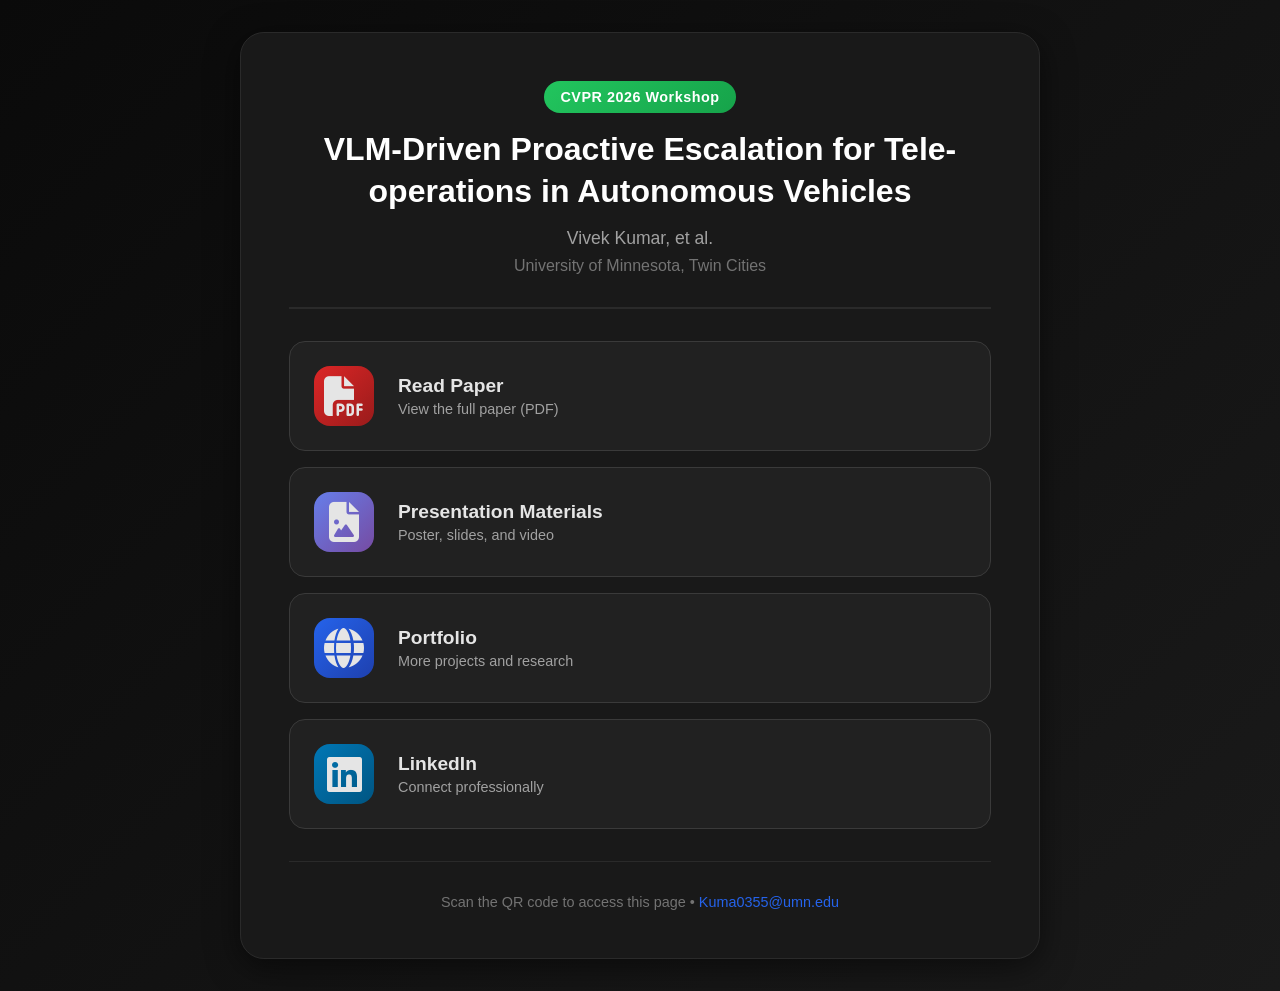
==== cvpr2026.html @ 018ea4a7 "Add CVPR 2026 landing page for QR code" ====
<!DOCTYPE html>
<html lang="en">
<head>
    <meta charset="UTF-8">
    <meta name="viewport" content="width=device-width, initial-scale=1.0">
    <title>VLM-Driven Proactive Escalation - CVPR 2026</title>
    <link rel="stylesheet" href="https://cdnjs.cloudflare.com/ajax/libs/font-awesome/6.4.0/css/all.min.css">
    <style>
        * {
            margin: 0;
            padding: 0;
            box-sizing: border-box;
        }

        body {
            font-family: 'Inter', -apple-system, BlinkMacSystemFont, 'Segoe UI', Roboto, sans-serif;
            background: linear-gradient(135deg, #0a0a0a 0%, #1a1a1a 100%);
            color: #e5e5e5;
            min-height: 100vh;
            display: flex;
            align-items: center;
            justify-content: center;
            padding: 2rem;
        }

        .container {
            max-width: 800px;
            width: 100%;
            background: rgba(26, 26, 26, 0.95);
            border-radius: 1.5rem;
            padding: 3rem;
            border: 1px solid #2a2a2a;
            box-shadow: 0 8px 32px rgba(0, 0, 0, 0.5);
        }

        .header {
            text-align: center;
            margin-bottom: 2rem;
            padding-bottom: 2rem;
            border-bottom: 2px solid #2a2a2a;
        }

        .conference-badge {
            display: inline-block;
            background: linear-gradient(135deg, #22c55e 0%, #16a34a 100%);
            color: white;
            padding: 0.5rem 1rem;
            border-radius: 2rem;
            font-size: 0.9rem;
            font-weight: 600;
            margin-bottom: 1rem;
            letter-spacing: 0.5px;
        }

        h1 {
            font-size: 2rem;
            font-weight: 800;
            margin-bottom: 1rem;
            line-height: 1.3;
            color: #fff;
        }

        .authors {
            font-size: 1.1rem;
            color: #a1a1a1;
            margin-bottom: 0.5rem;
        }

        .affiliation {
            font-size: 1rem;
            color: #737373;
        }

        .links-grid {
            display: grid;
            grid-template-columns: 1fr;
            gap: 1rem;
            margin-bottom: 2rem;
        }

        .link-card {
            display: flex;
            align-items: center;
            gap: 1.5rem;
            padding: 1.5rem;
            background: rgba(42, 42, 42, 0.5);
            border: 1px solid #3a3a3a;
            border-radius: 1rem;
            text-decoration: none;
            color: #e5e5e5;
            transition: all 0.3s ease;
        }

        .link-card:hover {
            transform: translateY(-3px);
            border-color: #2563eb;
            box-shadow: 0 8px 24px rgba(37, 99, 235, 0.2);
        }

        .link-icon {
            font-size: 2.5rem;
            width: 60px;
            height: 60px;
            display: flex;
            align-items: center;
            justify-content: center;
            border-radius: 1rem;
            flex-shrink: 0;
        }

        .link-icon.paper {
            background: linear-gradient(135deg, #dc2626 0%, #991b1b 100%);
        }

        .link-icon.poster {
            background: linear-gradient(135deg, #667eea 0%, #764ba2 100%);
        }

        .link-icon.portfolio {
            background: linear-gradient(135deg, #2563eb 0%, #1e40af 100%);
        }

        .link-icon.linkedin {
            background: linear-gradient(135deg, #0077b5 0%, #005582 100%);
        }

        .link-content h3 {
            font-size: 1.2rem;
            font-weight: 600;
            margin-bottom: 0.25rem;
        }

        .link-content p {
            font-size: 0.9rem;
            color: #a1a1a1;
        }

        .footer {
            text-align: center;
            padding-top: 2rem;
            border-top: 1px solid #2a2a2a;
            color: #737373;
            font-size: 0.9rem;
        }

        .footer a {
            color: #2563eb;
            text-decoration: none;
        }

        .footer a:hover {
            text-decoration: underline;
        }

        @media (max-width: 640px) {
            .container {
                padding: 2rem 1.5rem;
            }

            h1 {
                font-size: 1.5rem;
            }

            .link-card {
                padding: 1rem;
            }

            .link-icon {
                font-size: 2rem;
                width: 50px;
                height: 50px;
            }
        }
    </style>
</head>
<body>
    <div class="container">
        <div class="header">
            <div class="conference-badge">CVPR 2026 Workshop</div>
            <h1>VLM-Driven Proactive Escalation for Tele-operations in Autonomous Vehicles</h1>
            <p class="authors">Vivek Kumar, et al.</p>
            <p class="affiliation">University of Minnesota, Twin Cities</p>
        </div>

        <div class="links-grid">
            <a href="https://drive.google.com/file/d/156DK4H5Ht06kgXR8-hEgV4QPAvxpBSk1/view?usp=sharing" target="_blank" class="link-card">
                <div class="link-icon paper">
                    <i class="fas fa-file-pdf"></i>
                </div>
                <div class="link-content">
                    <h3>Read Paper</h3>
                    <p>View the full paper (PDF)</p>
                </div>
            </a>

            <a href="https://drive.google.com/drive/folders/1ZIYUb9s8DGxL0cK2LlRArC3_lwUj1Iv0" target="_blank" class="link-card">
                <div class="link-icon poster">
                    <i class="fas fa-file-image"></i>
                </div>
                <div class="link-content">
                    <h3>Presentation Materials</h3>
                    <p>Poster, slides, and video</p>
                </div>
            </a>

            <a href="https://vivek-049.github.io/" target="_blank" class="link-card">
                <div class="link-icon portfolio">
                    <i class="fas fa-globe"></i>
                </div>
                <div class="link-content">
                    <h3>Portfolio</h3>
                    <p>More projects and research</p>
                </div>
            </a>

            <a href="https://www.linkedin.com/in/vivek-kumar-robotics/" target="_blank" class="link-card">
                <div class="link-icon linkedin">
                    <i class="fab fa-linkedin"></i>
                </div>
                <div class="link-content">
                    <h3>LinkedIn</h3>
                    <p>Connect professionally</p>
                </div>
            </a>
        </div>

        <div class="footer">
            <p>Scan the QR code to access this page • <a href="mailto:Kuma0355@umn.edu">Kuma0355@umn.edu</a></p>
        </div>
    </div>
</body>
</html>
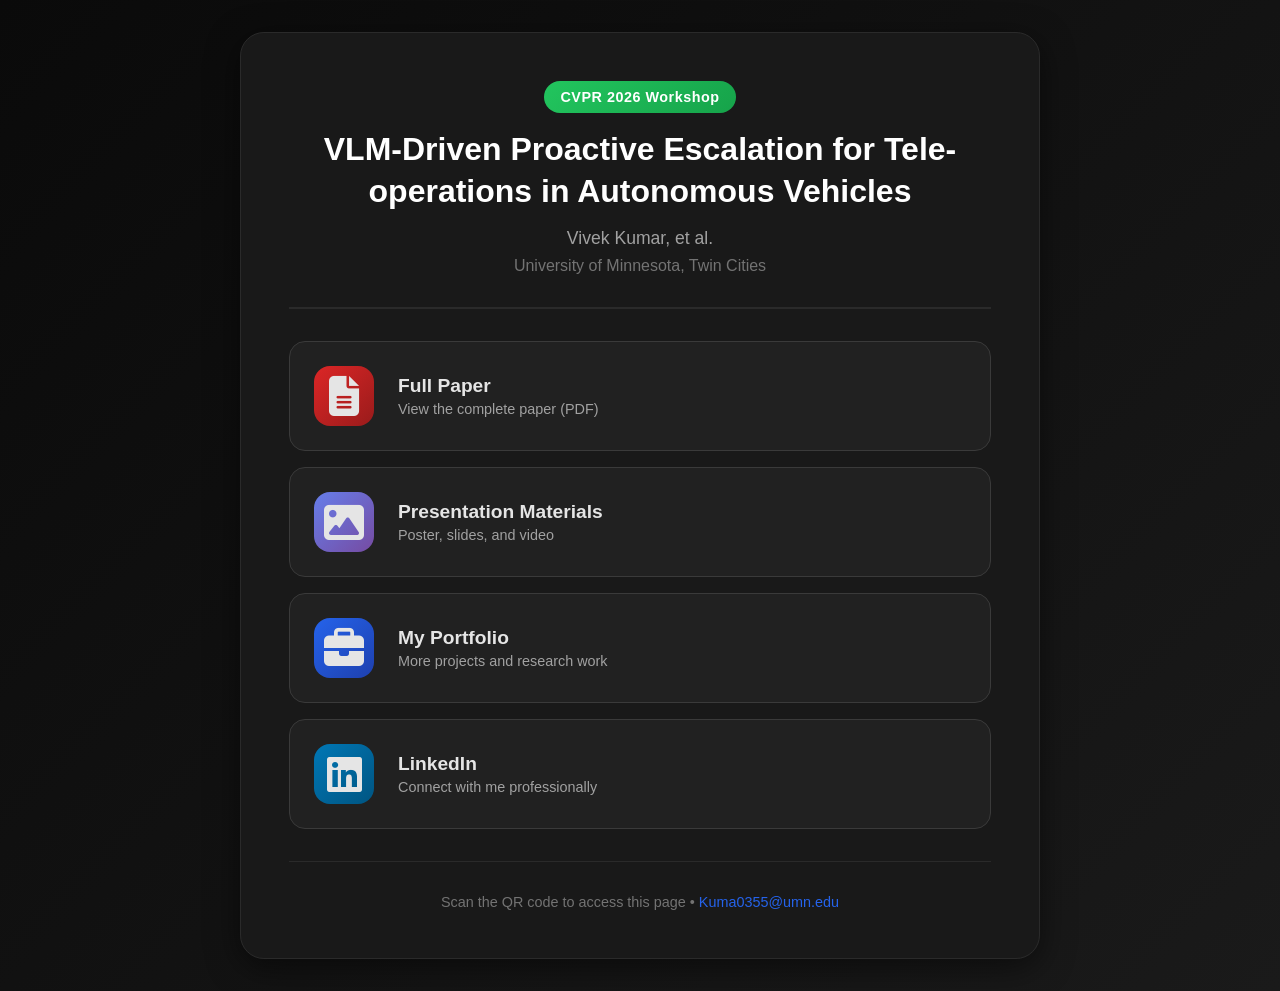
==== commit acdd07b6: "Update CVPR landing page with new paper link and better icons" ====
--- a/cvpr2026.html
+++ b/cvpr2026.html
@@ -183,19 +183,19 @@
         </div>
 
         <div class="links-grid">
-            <a href="https://drive.google.com/file/d/156DK4H5Ht06kgXR8-hEgV4QPAvxpBSk1/view?usp=sharing" target="_blank" class="link-card">
+            <a href="https://drive.google.com/file/d/16-VEaFd6-cdcnAlNv3yhL2kqaS5mi3l1/view?usp=drive_link" target="_blank" class="link-card">
                 <div class="link-icon paper">
-                    <i class="fas fa-file-pdf"></i>
-                </div>
-                <div class="link-content">
-                    <h3>Read Paper</h3>
-                    <p>View the full paper (PDF)</p>
+                    <i class="fas fa-file-alt"></i>
+                </div>
+                <div class="link-content">
+                    <h3>Full Paper</h3>
+                    <p>View the complete paper (PDF)</p>
                 </div>
             </a>
 
             <a href="https://drive.google.com/drive/folders/1ZIYUb9s8DGxL0cK2LlRArC3_lwUj1Iv0" target="_blank" class="link-card">
                 <div class="link-icon poster">
-                    <i class="fas fa-file-image"></i>
+                    <i class="fas fa-image"></i>
                 </div>
                 <div class="link-content">
                     <h3>Presentation Materials</h3>
@@ -205,11 +205,11 @@
 
             <a href="https://vivek-049.github.io/" target="_blank" class="link-card">
                 <div class="link-icon portfolio">
-                    <i class="fas fa-globe"></i>
-                </div>
-                <div class="link-content">
-                    <h3>Portfolio</h3>
-                    <p>More projects and research</p>
+                    <i class="fas fa-briefcase"></i>
+                </div>
+                <div class="link-content">
+                    <h3>My Portfolio</h3>
+                    <p>More projects and research work</p>
                 </div>
             </a>
 
@@ -219,7 +219,7 @@
                 </div>
                 <div class="link-content">
                     <h3>LinkedIn</h3>
-                    <p>Connect professionally</p>
+                    <p>Connect with me professionally</p>
                 </div>
             </a>
         </div>
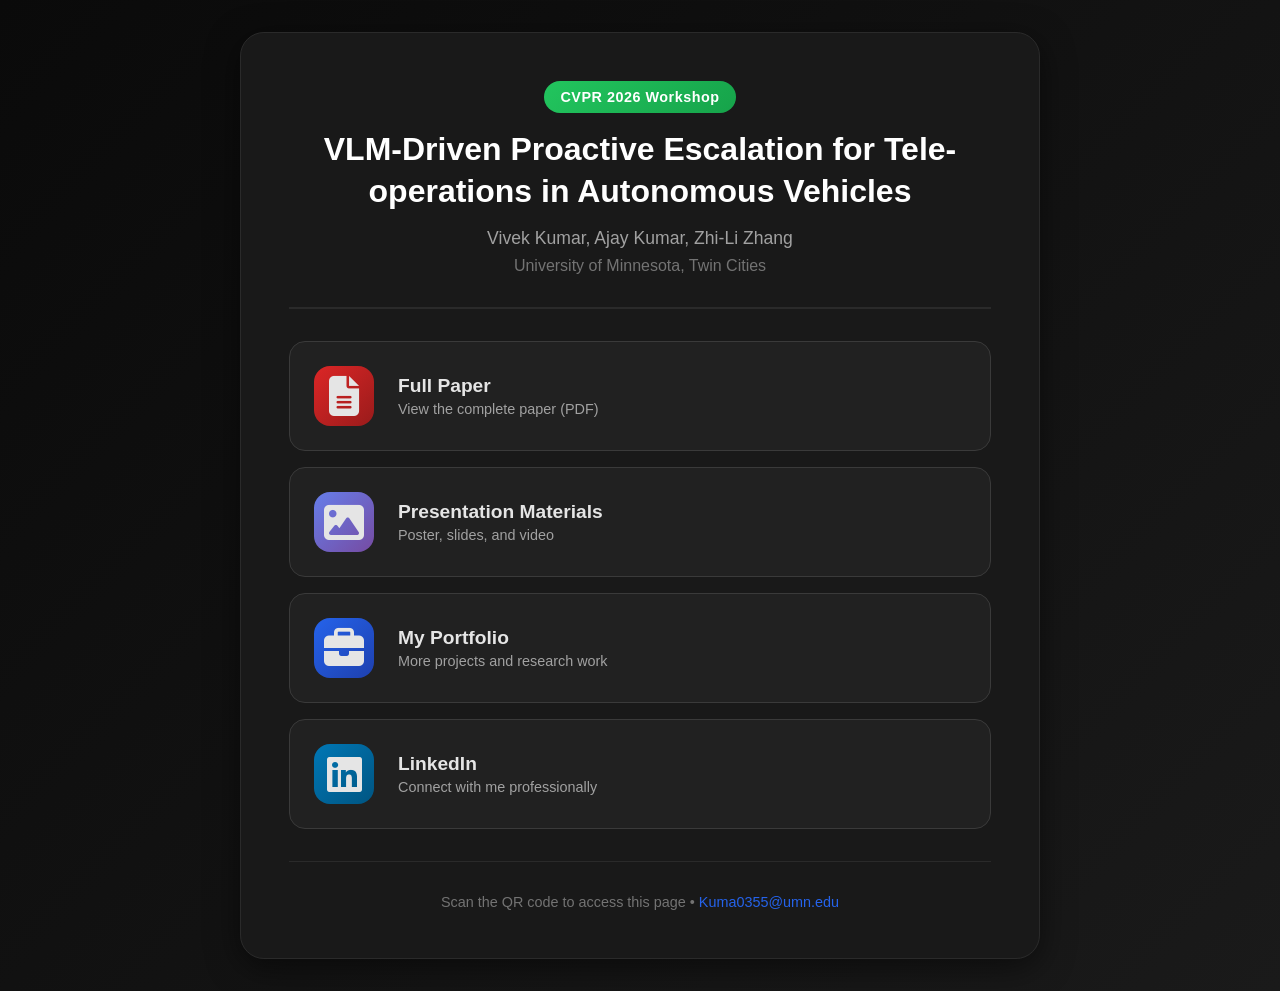
==== commit f4896b22: "Add all authors to CVPR landing page" ====
--- a/cvpr2026.html
+++ b/cvpr2026.html
@@ -178,7 +178,7 @@
         <div class="header">
             <div class="conference-badge">CVPR 2026 Workshop</div>
             <h1>VLM-Driven Proactive Escalation for Tele-operations in Autonomous Vehicles</h1>
-            <p class="authors">Vivek Kumar, et al.</p>
+            <p class="authors">Vivek Kumar, Ajay Kumar, Zhi-Li Zhang</p>
             <p class="affiliation">University of Minnesota, Twin Cities</p>
         </div>
 
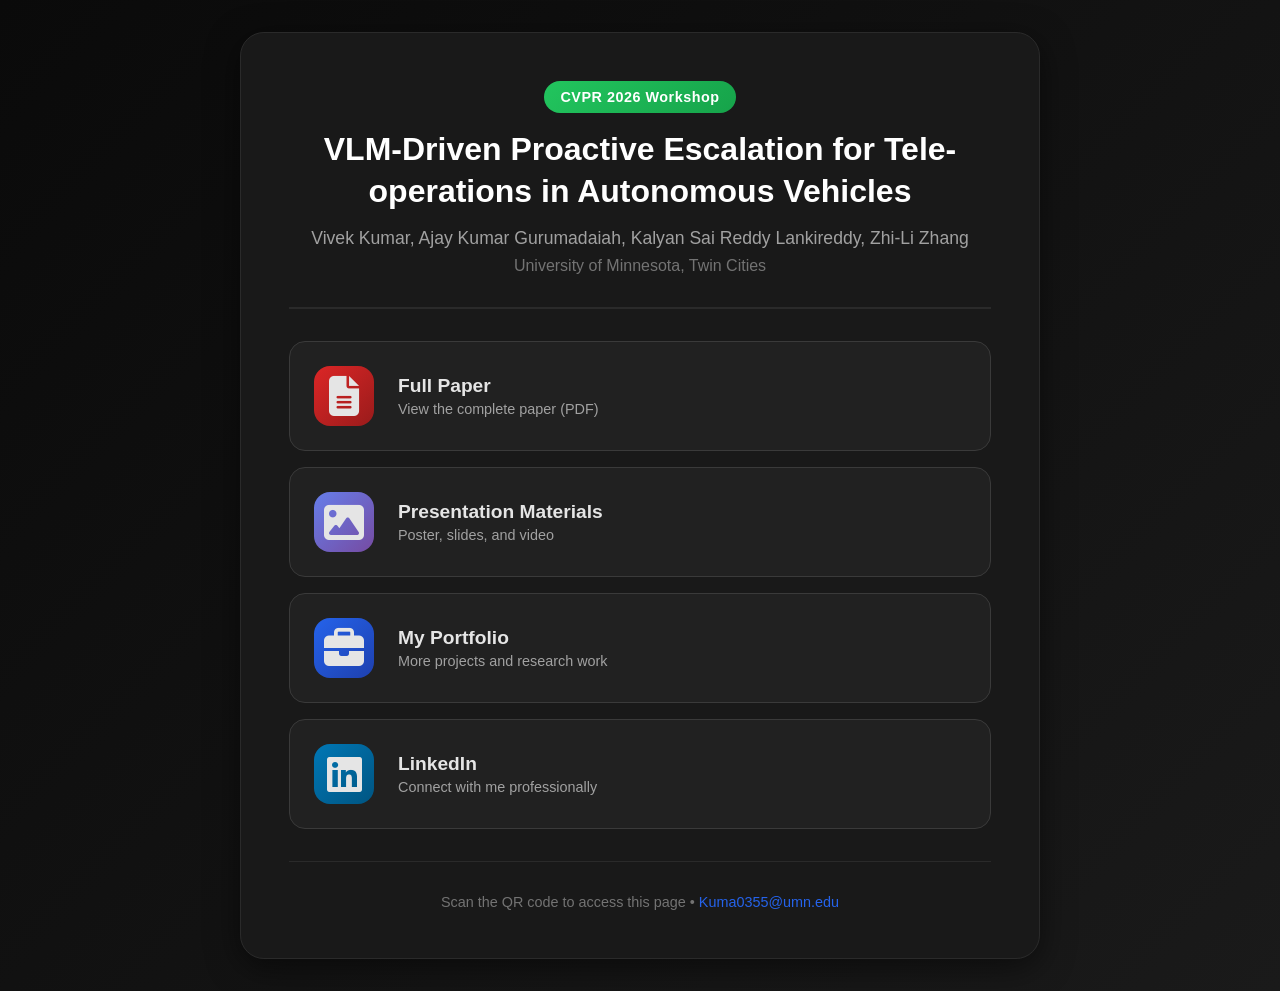
==== commit a538f5d5: "Update CVPR page with complete author list" ====
--- a/cvpr2026.html
+++ b/cvpr2026.html
@@ -178,7 +178,7 @@
         <div class="header">
             <div class="conference-badge">CVPR 2026 Workshop</div>
             <h1>VLM-Driven Proactive Escalation for Tele-operations in Autonomous Vehicles</h1>
-            <p class="authors">Vivek Kumar, Ajay Kumar, Zhi-Li Zhang</p>
+            <p class="authors">Vivek Kumar, Ajay Kumar Gurumadaiah, Kalyan Sai Reddy Lankireddy, Zhi-Li Zhang</p>
             <p class="affiliation">University of Minnesota, Twin Cities</p>
         </div>
 
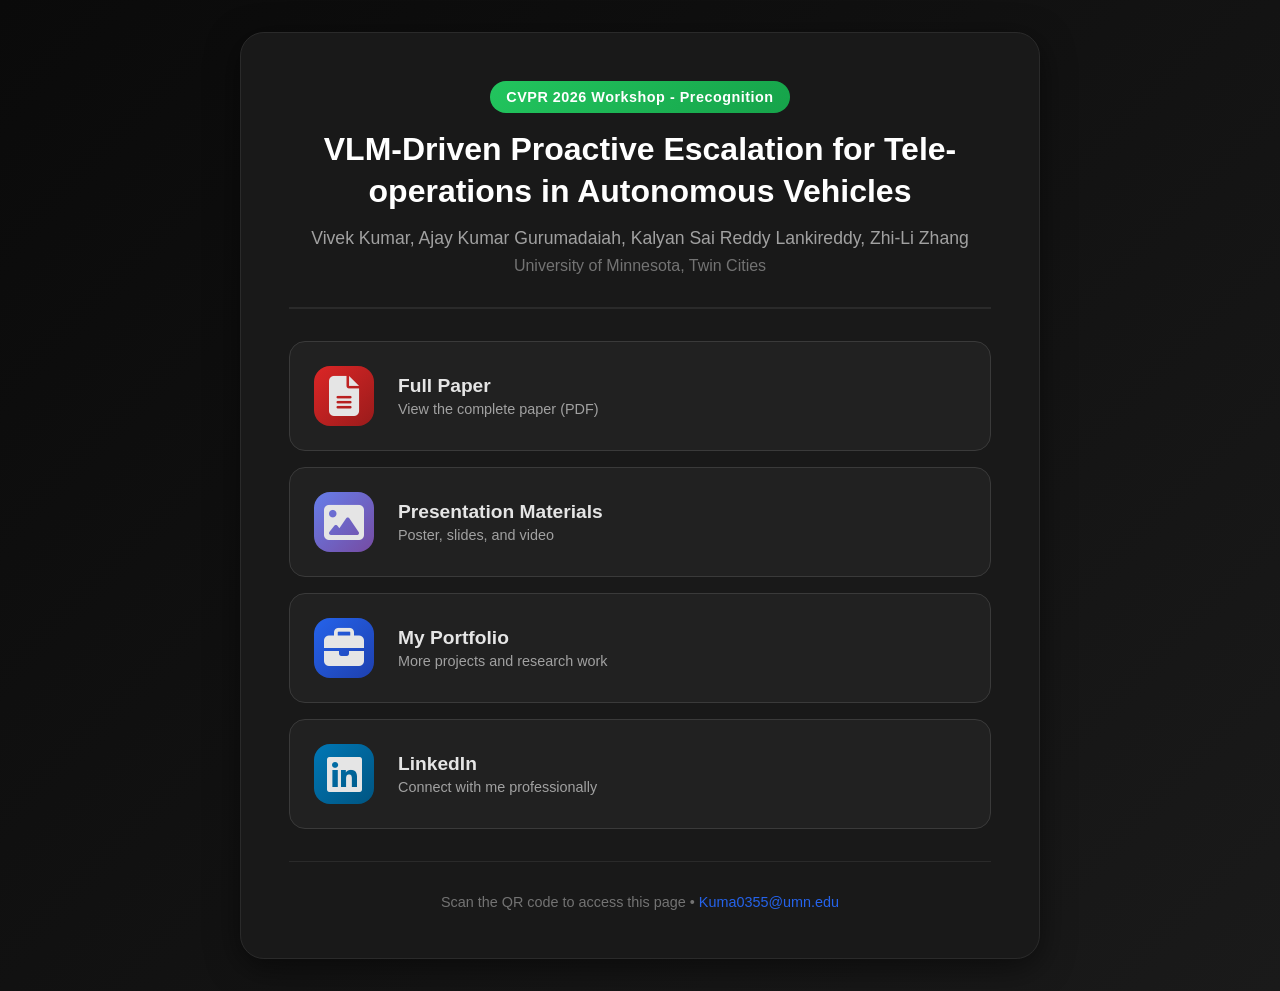
==== commit e064f98a: "Add Precognition workshop name to CVPR badge" ====
--- a/cvpr2026.html
+++ b/cvpr2026.html
@@ -176,7 +176,7 @@
 <body>
     <div class="container">
         <div class="header">
-            <div class="conference-badge">CVPR 2026 Workshop</div>
+            <div class="conference-badge">CVPR 2026 Workshop - Precognition</div>
             <h1>VLM-Driven Proactive Escalation for Tele-operations in Autonomous Vehicles</h1>
             <p class="authors">Vivek Kumar, Ajay Kumar Gurumadaiah, Kalyan Sai Reddy Lankireddy, Zhi-Li Zhang</p>
             <p class="affiliation">University of Minnesota, Twin Cities</p>
